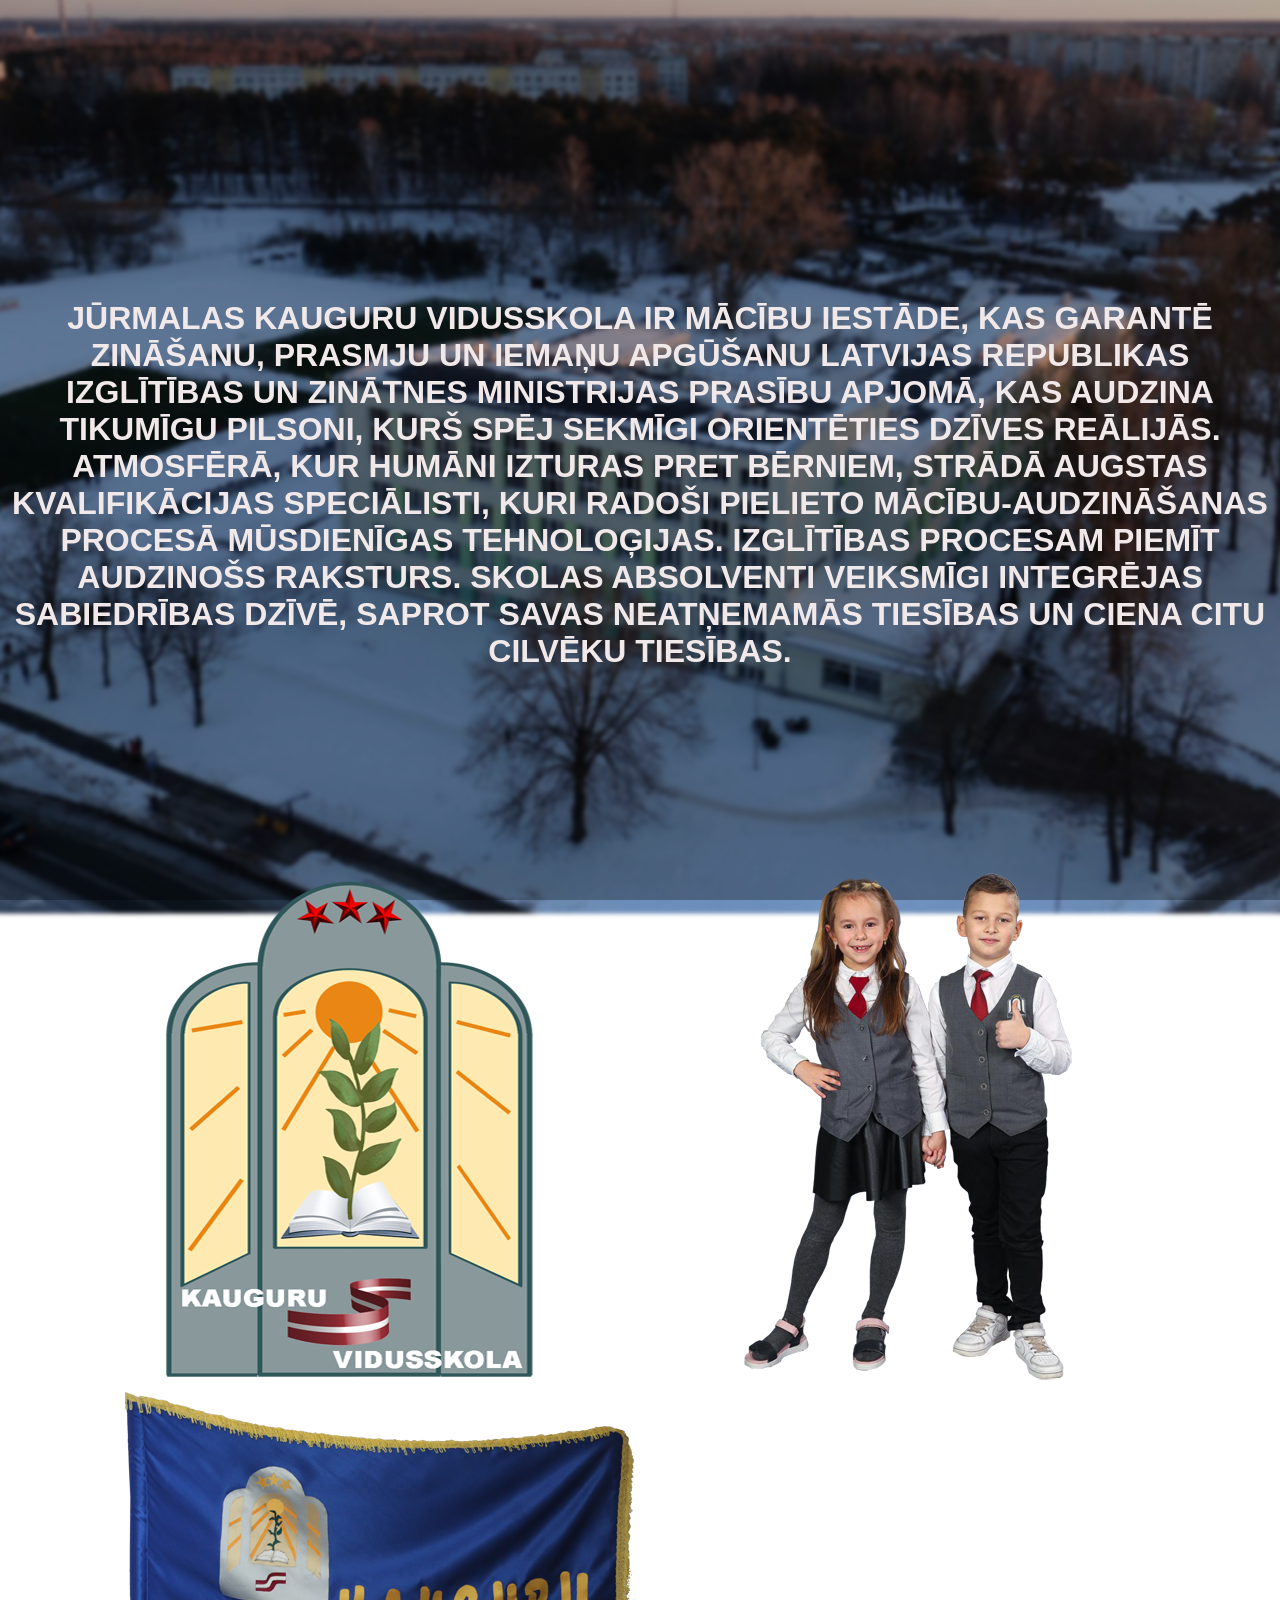
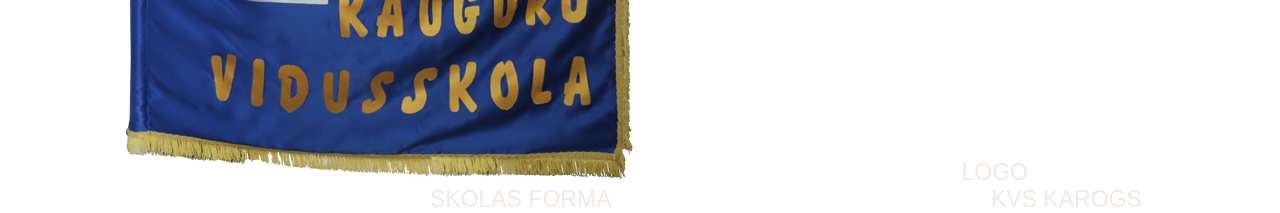
==== info.html @ 1d1f1b85 "Version 2.0" ====
<!DOCTYPE html>

<html lang="lv">
<head>
  <meta charset="UTF-8">
  <meta name="viewport" content="width=device-width, initial-scale=1.0">
  <title>Kauguru Vidusskola</title>
  <link rel="stylesheet" href="style.css">
</head>

<body>

  <img src="kgvsk.png" alt="" class="bg-image">
  <h1 class="moto">Jūrmalas Kauguru vidusskola ir mācību iestāde, kas garantē zināšanu, prasmju un iemaņu apgūšanu Latvijas Republikas Izglītības un zinātnes ministrijas prasību apjomā, kas audzina tikumīgu pilsoni, kurš spēj sekmīgi orientēties dzīves reālijās. Atmosfērā, kur humāni izturas pret bērniem, strādā augstas kvalifikācijas speciālisti, kuri radoši pielieto mācību-audzināšanas procesā mūsdienīgas tehnoloģijas. Izglītības procesam piemīt audzinošs raksturs. Skolas absolventi veiksmīgi integrējas sabiedrības dzīvē, saprot savas neatņemamās tiesības un ciena citu cilvēku tiesības.</h1>
  <img src="logo.png" alt="logo" class="logo">
  <img src="skolas-forma.png" alt="" class="skolas-forma">
  <img src="kvs-karogs.png" alt="" class="kvs-karogs">
  
  <p1 class="logo">logo</p1>
  <p1 class="skolas-forma">skolas forma</p1> 
  <p1 class="kvs-karogs">kvs karogs</p1>
---- style.css ----
:root {
--ink: #fdfdfd;
--ink-2: #fdfdfd;
--ink-3: #fdfdfd;
}

* {
  box-sizing: border-box;
  }

html,
body {
margin: 0;
padding: 0;
min-height: 100%;
}

body {
font-family: Arial, Helvetica, sans-serif;
overflow-x: hidden;
}

/* =========================
FON
========================= */

.bg-image {
position: fixed;
inset: 0;

width: 100vw;
height: 100vh;

object-fit: cover;

filter: blur(2px);
transform: scale(1.03);

z-index: -2;
}

/* Tumšāks slānis virs fona */

body::before {
content: "";

position: fixed;
inset: 0;

background: rgba(0, 0, 0, 0.3);

z-index: -1;
}

/* =========================
NAVIGĀCIJA
========================= */

.navbar {
position: fixed;

top: 0;
left: 0;

width: 100%;

z-index: 10;

background: rgba(0, 0, 0, 0.65);

backdrop-filter: blur(8px);
}

.navbar ul {
display: flex;

width: 100%;

margin: 0;
padding: 0;

list-style: none;
}

.navbar li {
flex: 1;
}

/* Pogas */

.boton-elegante {
display: block;

position: relative;

overflow: hidden;

width: 100%;

padding: 15px 10px;

border: 1px solid #0e0e0e;

background: #000;

color: #fff;

text-decoration: none;

text-align: center;

font-size: 0.95rem;

font-weight: bold;

cursor: pointer;

transition:
background 0.4s ease,
border-color 0.4s ease;
}

/* Gaismas efekts */

.boton-elegante::after {
content: "";

position: absolute;

top: 50%;
left: 50%;

width: 100%;
height: 100%;

background: radial-gradient(
circle,
rgba(255, 255, 255, 0.25) 0%,
rgba(255, 255, 255, 0) 70%
);

transform: translate(-50%, -50%) scale(0);

transition: transform 0.5s ease;

pointer-events: none;
}

/* Hover */

.boton-elegante:hover::after {
transform: translate(-50%, -50%) scale(4);
}

.boton-elegante:hover {
border-color: #666;

background: #292929;
}

/* =========================
GALVENAIS VIRSRaksts
========================= */

h1 {
position: relative;

margin: 0;

padding-top: 400px;

padding-left: 20px;
padding-right: 20px;

text-align: center;

font-size: 52px;

font-weight: 700;

text-transform: uppercase;

color: #f1e9e9;
}

/* =========================
SVEICIENA TEKSTS
========================= */

.fx-smear {
position: relative;

margin: 15px 20px 0;

text-align: center;

font-size: 24px;

font-weight: 400;

color: #f1e9e9;
}

/* =========================
BURTU ANIMĀCIJA
========================= */

.fx-smear b {
display: inline-block;

font-weight: inherit;

animation:
fx-smear 2.9s cubic-bezier(.16, .9, .3, 1)
forwards;

animation-delay: calc(var(--i) * 0.07s);

opacity: 0;
}

/* Dažādas burtu krāsas */

.fx-smear b:nth-child(3n) {
color: var(--ink-3);
}

.fx-smear b:nth-child(3n + 2) {
color: var(--ink-2);
}

/* =========================
ANIMĀCIJA
========================= */

@keyframes fx-smear {

0% {
transform:
translateX(-120px)
scale(3.4, 0.68)
skewX(-16deg);


filter: blur(5px);

opacity: 0;


}

17% {
transform:
translateX(0)
scale(1, 1)
skewX(0deg);


filter: blur(0);

opacity: 1;


}

25% {
transform: scale(0.84, 1.14);
}

33% {
transform: scale(1.06, 0.95);
}

41%,
100% {
transform: scale(1, 1);


filter: blur(0);

opacity: 1;


}
}

/* =========================
TELEFONS
========================= */

@media (max-width: 600px) {

.navbar ul {
gap: 2px;
}

.boton-elegante {
padding: 10px 4px;


font-size: 0.7rem;


}

h1 {
padding-top: 300px;


padding-left: 15px;
padding-right: 15px;

font-size: 32px;


}

.fx-smear {
font-size: 18px;
}
}


.row {
  display: flex;
  align-items: center;        
  justify-content: space-between;
  gap: 20px;
  background: rgba(0, 0, 0, 0.65);
  backdrop-filter: blur(8px);

}

p1 {
  flex: 1;                    
  text-align: center;
  font-size: 23px;
  font-weight: 400;
  text-transform: uppercase;
  color: #f1e9e9;
}

img.timage {
  width: 400px;
  height: 400px;
  flex-shrink: 0;             
  object-fit: cover;          
}

img.logo {
  margin-top: 200px;
  padding: 0px 0px 0px 100px;
  flex-shrink: 0;             
  object-fit: cover;          
}

img.skolas-forma {
  padding: 0px 0px 0px 125px;
  flex-shrink: 0;             
  object-fit: cover;          
}

img.kvs-karogs {
  padding: 0px 0px 0px 125px;
  flex-shrink: 0;             
  object-fit: cover;          
}

p1.logo {
  padding: 0px 0px 0px 320px;
  flex-shrink: 0;             
  object-fit: cover;          
}

p1.skolas-forma {
  padding: 0px 0px 0px 430px;
  flex-shrink: 0;             
  object-fit: cover;          
}

p1.kvs-karogs {
  padding: 0px 0px 0px 375px;
  flex-shrink: 0;             
  object-fit: cover;          
}

h1.moto {
font-size: 32px;       
padding: 300px 0px 0px 0px;
}



.pushable {
  position: relative;
  background: transparent;
  left: 550px;
  top: 150px;
  margin: 10px;
  padding: 0px;
  border: none;
  cursor: pointer;
  outline-offset: 4px;
  outline-color: deeppink;
  transition: filter 250ms;
  -webkit-tap-highlight-color: rgba(0, 0, 0, 0);
}

.shadow {
  position: absolute;
  top: 0;
  left: 0;
  height: 100%;
  width: 100%;
  background: hsl(0, 0%, 1%);
  border-radius: 8px;
  filter: blur(2px);
  will-change: transform;
  transform: translateY(2px);
  transition: transform 600ms cubic-bezier(0.3, 0.7, 0.4, 1);
}

.edge {
  position: absolute;
  top: 0;
  left: 0;
  height: 100%;
  width: 100%;
  border-radius: 8px;
  background: linear-gradient(
    to right,
    hsl(248, 39%, 39%) 0%,
    hsl(248, 39%, 49%) 8%,
    hsl(248, 39%, 39%) 92%,
    hsl(248, 39%, 29%) 100%
  );
}

.front {
  display: block;
  position: relative;
  border-radius: 8px;
  background: hsl(248, 53%, 58%);
  padding: 16px 32px;
  color: white;
  font-weight: 600;
  text-transform: uppercase;
  letter-spacing: 1.5px;
  font-size: 1rem;
  transform: translateY(-4px);
  transition: transform 600ms cubic-bezier(0.3, 0.7, 0.4, 1);
}

.pushable:hover {
  filter: brightness(110%);
}

.pushable:hover .front {
  transform: translateY(-6px);
  transition: transform 250ms cubic-bezier(0.3, 0.7, 0.4, 1.5);
}

.pushable:active .front {
  transform: translateY(-2px);
  transition: transform 34ms;
}

.pushable:hover .shadow {
  transform: translateY(4px);
  transition: transform 250ms cubic-bezier(0.3, 0.7, 0.4, 1.5);
}

.pushable:active .shadow {
  transform: translateY(1px);
  transition: transform 34ms;
}

.pushable:focus:not(:focus-visible) {
  outline: none;
}


p1.kon {
  font-size: 23px;
  font-weight: 400;
  text-transform: uppercase;
  color: #f1e9e9;
  padding: 0px 0px 0px 0px;
}
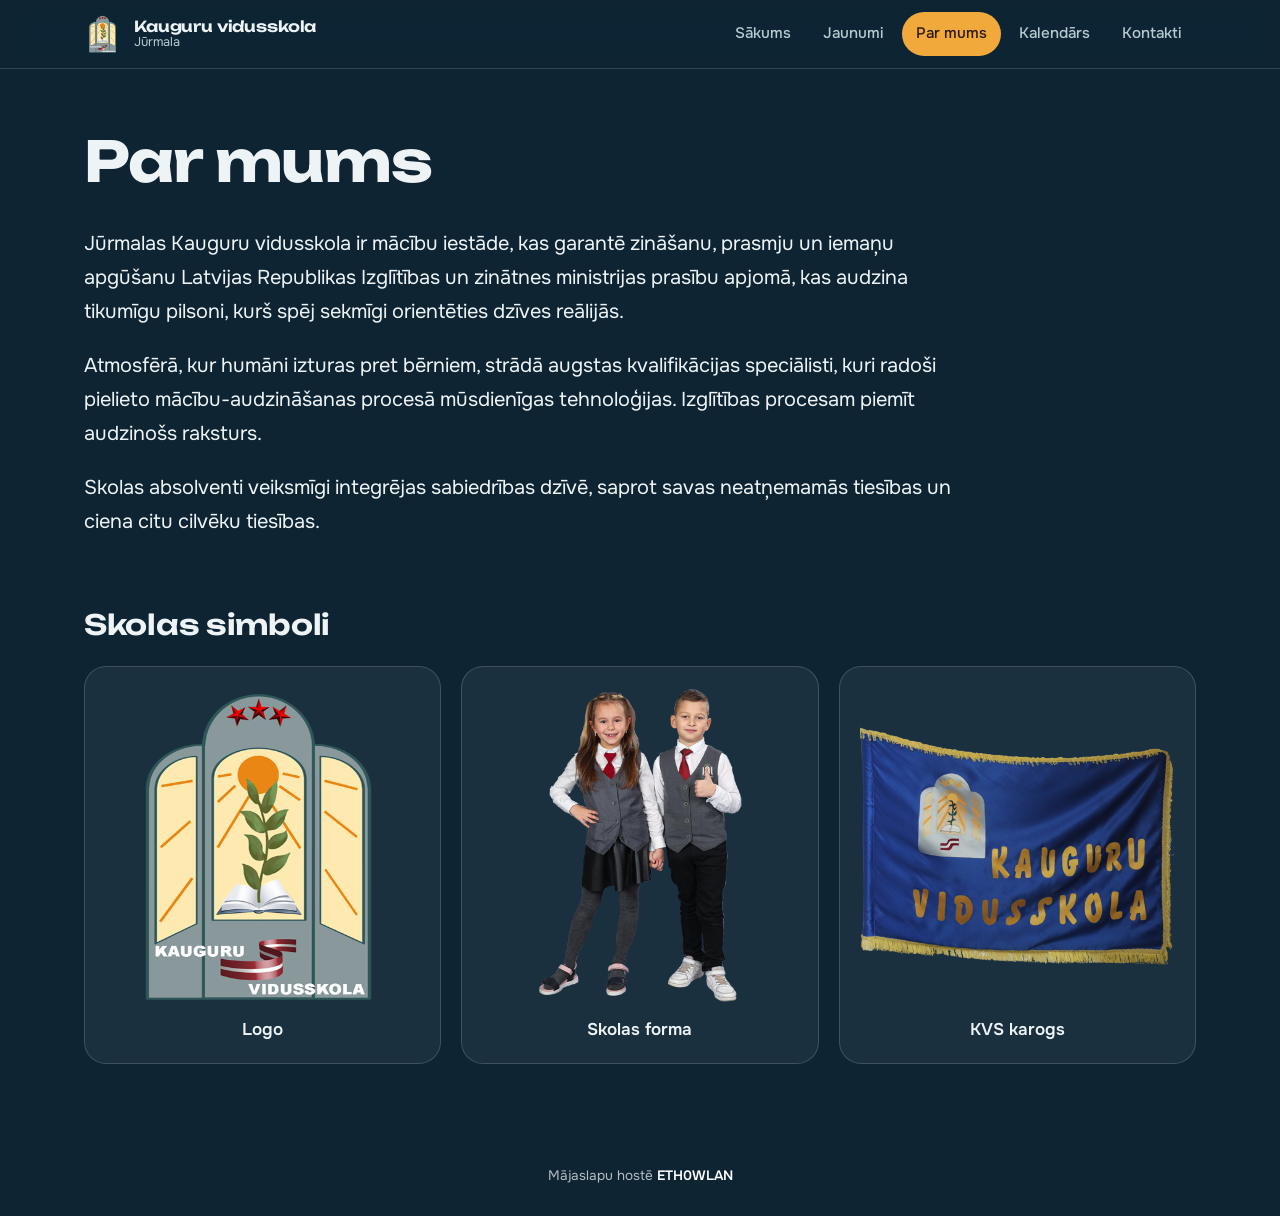
==== commit 4ef2a28e: "eth0wlan" ====
--- a/info.html
+++ b/info.html
@@ -1,21 +1,88 @@
 <!DOCTYPE html>
-
 <html lang="lv">
 <head>
   <meta charset="UTF-8">
-  <meta name="viewport" content="width=device-width, initial-scale=1.0">
-  <title>Kauguru Vidusskola</title>
+  <meta name="viewport" content="width=device-width, initial-scale=1, viewport-fit=cover">
+  <title>Par mums – Kauguru vidusskola</title>
+  <meta name="description" content="Par Jūrmalas Kauguru vidusskolu un tās simboliem.">
+
+  <!-- Telefons: krāsa joslai, ikona sākuma ekrānam, darbība kā lietotnei -->
+  <meta name="theme-color" content="#0E2433">
+  <meta name="mobile-web-app-capable" content="yes">
+  <meta name="apple-mobile-web-app-capable" content="yes">
+  <meta name="apple-mobile-web-app-status-bar-style" content="black-translucent">
+  <meta name="apple-mobile-web-app-title" content="KVS">
+  <meta name="format-detection" content="telephone=no">
+  <link rel="manifest" href="manifest.webmanifest">
+  <link rel="icon" href="logo.png">
+  <link rel="apple-touch-icon" href="logo.png">
+
+  <link rel="preconnect" href="https://fonts.googleapis.com">
+  <link rel="preconnect" href="https://fonts.gstatic.com" crossorigin>
+  <link rel="stylesheet" href="https://fonts.googleapis.com/css2?family=Onest:wght@400;500;600;700&family=Unbounded:wght@500;600;700&display=swap">
   <link rel="stylesheet" href="style.css">
 </head>
 
-<body>
+<body class="page">
+  <a class="skip-link" href="#saturs">Pāriet uz saturu</a>
+  <img src="kgvsk.png" alt="" class="bg-image">
 
-  <img src="kgvsk.png" alt="" class="bg-image">
-  <h1 class="moto">Jūrmalas Kauguru vidusskola ir mācību iestāde, kas garantē zināšanu, prasmju un iemaņu apgūšanu Latvijas Republikas Izglītības un zinātnes ministrijas prasību apjomā, kas audzina tikumīgu pilsoni, kurš spēj sekmīgi orientēties dzīves reālijās. Atmosfērā, kur humāni izturas pret bērniem, strādā augstas kvalifikācijas speciālisti, kuri radoši pielieto mācību-audzināšanas procesā mūsdienīgas tehnoloģijas. Izglītības procesam piemīt audzinošs raksturs. Skolas absolventi veiksmīgi integrējas sabiedrības dzīvē, saprot savas neatņemamās tiesības un ciena citu cilvēku tiesības.</h1>
-  <img src="logo.png" alt="logo" class="logo">
-  <img src="skolas-forma.png" alt="" class="skolas-forma">
-  <img src="kvs-karogs.png" alt="" class="kvs-karogs">
-  
-  <p1 class="logo">logo</p1>
-  <p1 class="skolas-forma">skolas forma</p1> 
-  <p1 class="kvs-karogs">kvs karogs</p1> +  <header class="site-header">
+    <div class="header-inner">
+      <a class="brand" href="index.html" aria-label="Jūrmalas Kauguru vidusskola – sākums">
+        <img src="logo.png" alt="" width="38" height="38">
+        <span>Kauguru vidusskola<small>Jūrmala</small></span>
+      </a>
+
+      <nav class="nav" aria-label="Galvenā navigācija">
+        <ul>
+        <li><a href="index.html"><svg viewBox="0 0 24 24" fill="none" stroke="currentColor" stroke-width="1.8" stroke-linecap="round" stroke-linejoin="round" aria-hidden="true"><path d="M3 10.5 12 3l9 7.5V20a1 1 0 0 1-1 1h-5v-6h-6v6H4a1 1 0 0 1-1-1z"/></svg><span>Sākums</span></a></li>
+        <li><a href="jaunumi.html"><svg viewBox="0 0 24 24" fill="none" stroke="currentColor" stroke-width="1.8" stroke-linecap="round" stroke-linejoin="round" aria-hidden="true"><rect x="3" y="4" width="18" height="16" rx="2"/><path d="M7 8.5h10M7 12h10M7 15.5h6"/></svg><span>Jaunumi</span></a></li>
+        <li><a href="info.html" aria-current="page"><svg viewBox="0 0 24 24" fill="none" stroke="currentColor" stroke-width="1.8" stroke-linecap="round" stroke-linejoin="round" aria-hidden="true"><circle cx="12" cy="12" r="9"/><path d="M12 11v5.5M12 7.6v.1"/></svg><span>Par mums</span></a></li>
+        <li><a href="kalendars.html"><svg viewBox="0 0 24 24" fill="none" stroke="currentColor" stroke-width="1.8" stroke-linecap="round" stroke-linejoin="round" aria-hidden="true"><rect x="3" y="5" width="18" height="16" rx="2"/><path d="M3 10h18M8 3v4M16 3v4"/></svg><span>Kalendārs</span></a></li>
+        <li><a href="kon.html"><svg viewBox="0 0 24 24" fill="none" stroke="currentColor" stroke-width="1.8" stroke-linecap="round" stroke-linejoin="round" aria-hidden="true"><path d="M5 4h3.5l2 5-2.4 1.6a11 11 0 0 0 5.3 5.3L15 13.5l5 2V19a2 2 0 0 1-2 2A15 15 0 0 1 3 6a2 2 0 0 1 2-2z"/></svg><span>Kontakti</span></a></li>
+        </ul>
+      </nav>
+    </div>
+  </header>
+
+  <main id="saturs">
+    <div class="container">
+      <header class="page-head">
+        <h1>Par mums</h1>
+      </header>
+
+      <div class="mission">
+        <p>Jūrmalas Kauguru vidusskola ir mācību iestāde, kas garantē zināšanu, prasmju un iemaņu apgūšanu Latvijas Republikas Izglītības un zinātnes ministrijas prasību apjomā, kas audzina tikumīgu pilsoni, kurš spēj sekmīgi orientēties dzīves reālijās.</p>
+        <p>Atmosfērā, kur humāni izturas pret bērniem, strādā augstas kvalifikācijas speciālisti, kuri radoši pielieto mācību-audzināšanas procesā mūsdienīgas tehnoloģijas. Izglītības procesam piemīt audzinošs raksturs.</p>
+        <p>Skolas absolventi veiksmīgi integrējas sabiedrības dzīvē, saprot savas neatņemamās tiesības un ciena citu cilvēku tiesības.</p>
+      </div>
+
+      <h2 class="section-title">Skolas simboli</h2>
+      <ul class="symbols">
+        <li>
+          <figure class="symbol">
+            <img src="logo.png" alt="Kauguru vidusskolas logo" loading="lazy">
+            <figcaption>Logo</figcaption>
+          </figure>
+        </li>
+        <li>
+          <figure class="symbol">
+            <img src="skolas-forma.png" alt="Kauguru vidusskolas skolas forma" loading="lazy">
+            <figcaption>Skolas forma</figcaption>
+          </figure>
+        </li>
+        <li>
+          <figure class="symbol">
+            <img src="kvs-karogs.png" alt="Kauguru vidusskolas karogs" loading="lazy">
+            <figcaption>KVS karogs</figcaption>
+          </figure>
+        </li>
+      </ul>
+    </div>
+  </main>
+</body>
+  <footer class="site-footer">
+    <p>Mājaslapu hostē <a href="https://t.me/eth0wlan" target="_blank" rel="noopener">ETH0WLAN</a></p>
+  </footer>
+</html>
--- a/style.css
+++ b/style.css
@@ -1,458 +1,662 @@
+/* =========================================================
+   Jūrmalas Kauguru vidusskola — stils
+   Krāsas: Baltijas jūra + dzintars
+   ========================================================= */
+
 :root {
---ink: #fdfdfd;
---ink-2: #fdfdfd;
---ink-3: #fdfdfd;
-}
-
-* {
+  --sea: #0E2433;
+  --sea-2: #16364A;
+  --foam: #EEF4F5;
+  --mist: #B9CBD2;
+  --amber: #F2A93B;
+  --amber-hover: #F7BA5C;
+  --amber-ink: #2A1A04;
+  --line: rgba(238, 244, 245, 0.16);
+  --tint: rgba(238, 244, 245, 0.06);
+
+  --display: "Unbounded", "Arial Black", system-ui, sans-serif;
+  --body: "Onest", system-ui, -apple-system, "Segoe UI", Roboto, Arial, sans-serif;
+
+  --header-h: 68px;
+  --tab-h: 0px;
+  --safe-t: env(safe-area-inset-top, 0px);
+  --safe-b: env(safe-area-inset-bottom, 0px);
+
+  --radius-l: 22px;
+  --radius-m: 14px;
+
+  color-scheme: dark;
+}
+
+*,
+*::before,
+*::after {
   box-sizing: border-box;
-  }
-
-html,
+}
+
+html {
+  height: 100%;
+  background: var(--sea);
+  -webkit-text-size-adjust: 100%;
+  scroll-padding-top: calc(var(--header-h) + var(--safe-t));
+}
+
 body {
-margin: 0;
-padding: 0;
-min-height: 100%;
-}
-
-body {
-font-family: Arial, Helvetica, sans-serif;
-overflow-x: hidden;
-}
-
-/* =========================
-FON
-========================= */
+  margin: 0;
+  min-height: 100%;
+  font-family: var(--body);
+  font-size: 1.0625rem;
+  line-height: 1.55;
+  color: var(--foam);
+  background: var(--sea);
+  overflow-x: hidden;
+  -webkit-tap-highlight-color: transparent;
+}
+
+img {
+  display: block;
+  max-width: 100%;
+}
+
+a {
+  color: inherit;
+}
+
+:focus-visible {
+  outline: 3px solid var(--amber);
+  outline-offset: 3px;
+  border-radius: 6px;
+}
+
+.sr-only {
+  position: absolute;
+  width: 1px;
+  height: 1px;
+  margin: -1px;
+  padding: 0;
+  overflow: hidden;
+  clip: rect(0 0 0 0);
+  white-space: nowrap;
+  border: 0;
+}
+
+.skip-link {
+  position: fixed;
+  top: calc(var(--safe-t) + 8px);
+  left: 8px;
+  z-index: 100;
+  padding: 10px 16px;
+  border-radius: 999px;
+  background: var(--amber);
+  color: var(--amber-ink);
+  font-weight: 600;
+  text-decoration: none;
+  transform: translateY(-200%);
+}
+
+.skip-link:focus {
+  transform: none;
+}
+
+/* =========================
+   FONS
+   ========================= */
 
 .bg-image {
-position: fixed;
-inset: 0;
-
-width: 100vw;
-height: 100vh;
-
-object-fit: cover;
-
-filter: blur(2px);
-transform: scale(1.03);
-
-z-index: -2;
-}
-
-/* Tumšāks slānis virs fona */
+  position: fixed;
+  inset: 0;
+  width: 100%;
+  height: 100%;
+  object-fit: cover;
+  z-index: -2;
+  filter: blur(2px) saturate(0.9);
+  transform: scale(1.04);
+}
 
 body::before {
-content: "";
-
-position: fixed;
-inset: 0;
-
-background: rgba(0, 0, 0, 0.3);
-
-z-index: -1;
-}
-
-/* =========================
-NAVIGĀCIJA
-========================= */
-
-.navbar {
-position: fixed;
-
-top: 0;
-left: 0;
-
-width: 100%;
-
-z-index: 10;
-
-background: rgba(0, 0, 0, 0.65);
-
-backdrop-filter: blur(8px);
-}
-
-.navbar ul {
-display: flex;
-
-width: 100%;
-
-margin: 0;
-padding: 0;
-
-list-style: none;
-}
-
-.navbar li {
-flex: 1;
+  content: "";
+  position: fixed;
+  inset: 0;
+  z-index: -1;
+  background: linear-gradient(
+    180deg,
+    rgba(14, 36, 51, 0.35) 0%,
+    rgba(14, 36, 51, 0.6) 50%,
+    rgba(14, 36, 51, 0.92) 100%
+  );
+}
+
+/* Apakšlapās fons tumšāks, lai teksts būtu labi salasāms */
+body.page::before {
+  background: linear-gradient(
+    180deg,
+    rgba(14, 36, 51, 0.82) 0%,
+    rgba(14, 36, 51, 0.94) 40%,
+    rgba(14, 36, 51, 0.97) 100%
+  );
+}
+
+/* =========================
+   GALVENE UN NAVIGĀCIJA
+   ========================= */
+
+.site-header {
+  position: fixed;
+  top: 0;
+  left: 0;
+  right: 0;
+  z-index: 20;
+  padding-top: var(--safe-t);
+  border-bottom: 1px solid var(--line);
+}
+
+/* Stikla efekts uz pseido-elementa, lai apakšējā josla telefonā paliek piesaistīta ekrānam */
+.site-header::before {
+  content: "";
+  position: absolute;
+  inset: 0;
+  z-index: -1;
+  background: rgba(14, 36, 51, 0.72);
+  -webkit-backdrop-filter: blur(14px) saturate(1.2);
+  backdrop-filter: blur(14px) saturate(1.2);
+}
+
+.header-inner {
+  max-width: 1160px;
+  height: var(--header-h);
+  margin: 0 auto;
+  padding: 0 24px;
+  display: flex;
+  align-items: center;
+  justify-content: space-between;
+  gap: 24px;
+}
+
+.brand {
+  display: flex;
+  align-items: center;
+  gap: 12px;
+  text-decoration: none;
+  font-family: var(--display);
+  font-weight: 600;
+  font-size: 0.95rem;
+  line-height: 1.15;
+  letter-spacing: -0.01em;
+}
+
+.brand img {
+  width: 38px;
+  height: 38px;
+  object-fit: contain;
+}
+
+.brand small {
+  display: block;
+  font-family: var(--body);
+  font-weight: 400;
+  font-size: 0.8rem;
+  letter-spacing: 0;
+  color: var(--mist);
+}
+
+.nav ul {
+  display: flex;
+  gap: 4px;
+  margin: 0;
+  padding: 0;
+  list-style: none;
+}
+
+.nav a {
+  display: flex;
+  align-items: center;
+  min-height: 44px;
+  padding: 0 14px;
+  border-radius: 999px;
+  color: var(--mist);
+  font-size: 0.95rem;
+  font-weight: 500;
+  text-decoration: none;
+  transition: background-color 0.2s ease, color 0.2s ease;
+}
+
+.nav a:hover {
+  color: var(--foam);
+  background: rgba(238, 244, 245, 0.08);
+}
+
+.nav a[aria-current="page"] {
+  color: var(--amber-ink);
+  background: var(--amber);
+}
+
+.nav svg {
+  display: none;
+  width: 24px;
+  height: 24px;
+  transition: transform 0.15s ease;
+}
+
+/* =========================
+   SATURS
+   ========================= */
+
+main {
+  padding-top: calc(var(--header-h) + var(--safe-t));
+  padding-bottom: calc(var(--tab-h) + var(--safe-b));
+}
+
+.container {
+  max-width: 1160px;
+  margin: 0 auto;
+  padding: 0 24px;
+}
+
+.page-head {
+  padding: 64px 0 36px;
+}
+
+.page-head h1 {
+  margin: 0;
+  font-family: var(--display);
+  font-weight: 700;
+  font-size: clamp(2rem, 6vw, 3.5rem);
+  line-height: 1.05;
+  letter-spacing: -0.02em;
+}
+
+.page-head p {
+  max-width: 56ch;
+  margin: 14px 0 0;
+  color: var(--mist);
+}
+
+.section-title {
+  margin: 0 0 20px;
+  font-family: var(--display);
+  font-weight: 600;
+  font-size: clamp(1.3rem, 3vw, 1.75rem);
+  letter-spacing: -0.01em;
 }
 
 /* Pogas */
 
-.boton-elegante {
-display: block;
-
-position: relative;
-
-overflow: hidden;
-
-width: 100%;
-
-padding: 15px 10px;
-
-border: 1px solid #0e0e0e;
-
-background: #000;
-
-color: #fff;
-
-text-decoration: none;
-
-text-align: center;
-
-font-size: 0.95rem;
-
-font-weight: bold;
-
-cursor: pointer;
-
-transition:
-background 0.4s ease,
-border-color 0.4s ease;
-}
-
-/* Gaismas efekts */
-
-.boton-elegante::after {
-content: "";
-
-position: absolute;
-
-top: 50%;
-left: 50%;
-
-width: 100%;
-height: 100%;
-
-background: radial-gradient(
-circle,
-rgba(255, 255, 255, 0.25) 0%,
-rgba(255, 255, 255, 0) 70%
-);
-
-transform: translate(-50%, -50%) scale(0);
-
-transition: transform 0.5s ease;
-
-pointer-events: none;
-}
-
-/* Hover */
-
-.boton-elegante:hover::after {
-transform: translate(-50%, -50%) scale(4);
-}
-
-.boton-elegante:hover {
-border-color: #666;
-
-background: #292929;
-}
-
-/* =========================
-GALVENAIS VIRSRaksts
-========================= */
-
-h1 {
-position: relative;
-
-margin: 0;
-
-padding-top: 400px;
-
-padding-left: 20px;
-padding-right: 20px;
-
-text-align: center;
-
-font-size: 52px;
-
-font-weight: 700;
-
-text-transform: uppercase;
-
-color: #f1e9e9;
-}
-
-/* =========================
-SVEICIENA TEKSTS
-========================= */
+.btn {
+  display: inline-flex;
+  align-items: center;
+  justify-content: center;
+  min-height: 52px;
+  padding: 0 26px;
+  border-radius: 999px;
+  font-size: 1rem;
+  font-weight: 600;
+  text-decoration: none;
+  transition: transform 0.15s ease, background-color 0.2s ease;
+}
+
+.btn:active {
+  transform: scale(0.97);
+}
+
+.btn-primary {
+  background: var(--amber);
+  color: var(--amber-ink);
+}
+
+.btn-primary:hover {
+  background: var(--amber-hover);
+}
+
+.btn-ghost {
+  border: 1.5px solid rgba(238, 244, 245, 0.5);
+  color: var(--foam);
+}
+
+.btn-ghost:hover {
+  background: rgba(238, 244, 245, 0.1);
+}
+
+/* =========================
+   SĀKUMLAPA
+   ========================= */
+
+.hero {
+  min-height: calc(100vh - var(--header-h) - var(--tab-h));
+  min-height: calc(100svh - var(--header-h) - var(--safe-t) - var(--tab-h) - var(--safe-b));
+  display: grid;
+  place-items: center;
+  padding: 48px 0;
+  text-align: center;
+}
+
+.hero h1 {
+  max-width: 14ch;
+  margin: 0 auto;
+  font-family: var(--display);
+  font-weight: 700;
+  font-size: clamp(2.1rem, 7.2vw, 5rem);
+  line-height: 1.04;
+  letter-spacing: -0.03em;
+  text-wrap: balance;
+  text-shadow: 0 2px 30px rgba(0, 0, 0, 0.35);
+}
+
+.hero-actions {
+  display: flex;
+  flex-wrap: wrap;
+  justify-content: center;
+  gap: 12px;
+  margin-top: 36px;
+}
+
+/* Sveiciena animācija */
 
 .fx-smear {
-position: relative;
-
-margin: 15px 20px 0;
-
-text-align: center;
-
-font-size: 24px;
-
-font-weight: 400;
-
-color: #f1e9e9;
-}
-
-/* =========================
-BURTU ANIMĀCIJA
-========================= */
+  margin: 22px 0 0;
+  font-size: clamp(1.05rem, 2.6vw, 1.4rem);
+  font-weight: 400;
+}
+
+.fx-smear .w {
+  display: inline-block;
+  white-space: nowrap;
+}
 
 .fx-smear b {
-display: inline-block;
-
-font-weight: inherit;
-
-animation:
-fx-smear 2.9s cubic-bezier(.16, .9, .3, 1)
-forwards;
-
-animation-delay: calc(var(--i) * 0.07s);
-
-opacity: 0;
-}
-
-/* Dažādas burtu krāsas */
-
-.fx-smear b:nth-child(3n) {
-color: var(--ink-3);
-}
-
-.fx-smear b:nth-child(3n + 2) {
-color: var(--ink-2);
-}
-
-/* =========================
-ANIMĀCIJA
-========================= */
+  display: inline-block;
+  font-weight: inherit;
+  opacity: 0;
+  animation: fx-smear 2.9s cubic-bezier(0.16, 0.9, 0.3, 1) forwards;
+  animation-delay: calc(var(--i) * 0.07s + 0.3s);
+}
 
 @keyframes fx-smear {
-
-0% {
-transform:
-translateX(-120px)
-scale(3.4, 0.68)
-skewX(-16deg);
-
-
-filter: blur(5px);
-
-opacity: 0;
-
-
-}
-
-17% {
-transform:
-translateX(0)
-scale(1, 1)
-skewX(0deg);
-
-
-filter: blur(0);
-
-opacity: 1;
-
-
-}
-
-25% {
-transform: scale(0.84, 1.14);
-}
-
-33% {
-transform: scale(1.06, 0.95);
-}
-
-41%,
-100% {
-transform: scale(1, 1);
-
-
-filter: blur(0);
-
-opacity: 1;
-
-
-}
-}
-
-/* =========================
-TELEFONS
-========================= */
-
-@media (max-width: 600px) {
-
-.navbar ul {
-gap: 2px;
-}
-
-.boton-elegante {
-padding: 10px 4px;
-
-
-font-size: 0.7rem;
-
-
-}
-
-h1 {
-padding-top: 300px;
-
-
-padding-left: 15px;
-padding-right: 15px;
-
-font-size: 32px;
-
-
-}
-
-.fx-smear {
-font-size: 18px;
-}
-}
-
-
-.row {
+  0% {
+    transform: translateX(-120px) scale(3.4, 0.68) skewX(-16deg);
+    filter: blur(5px);
+    opacity: 0;
+  }
+  17% {
+    transform: translateX(0) scale(1, 1) skewX(0deg);
+    filter: blur(0);
+    opacity: 1;
+  }
+  25% {
+    transform: scale(0.84, 1.14);
+  }
+  33% {
+    transform: scale(1.06, 0.95);
+  }
+  41%,
+  100% {
+    transform: scale(1, 1);
+    filter: blur(0);
+    opacity: 1;
+  }
+}
+
+/* =========================
+   JAUNUMI
+   ========================= */
+
+.news {
+  margin: 0;
+  padding: 0 0 64px;
+  list-style: none;
+}
+
+.news-item {
+  position: relative;
+  display: grid;
+  grid-template-columns: minmax(0, 1fr) minmax(240px, 380px);
+  gap: 32px;
+  align-items: start;
+  padding: 0 0 48px 40px;
+}
+
+/* Laika līnija */
+.news-item::before {
+  content: "";
+  position: absolute;
+  left: 6px;
+  top: 22px;
+  bottom: -2px;
+  width: 2px;
+  background: var(--line);
+}
+
+.news-item:last-child::before {
+  display: none;
+}
+
+.news-item::after {
+  content: "";
+  position: absolute;
+  left: 0;
+  top: 6px;
+  width: 14px;
+  height: 14px;
+  border-radius: 50%;
+  background: var(--amber);
+  box-shadow: 0 0 0 5px rgba(242, 169, 59, 0.2);
+}
+
+.news-item time {
+  display: block;
+  margin-bottom: 10px;
+  font-family: var(--display);
+  font-weight: 600;
+  font-size: 1.05rem;
+  color: var(--amber);
+}
+
+.news-item p {
+  max-width: 60ch;
+  margin: 0;
+  font-size: 1.125rem;
+  line-height: 1.6;
+}
+
+.news-item img {
+  width: 100%;
+  aspect-ratio: 4 / 3;
+  object-fit: cover;
+  border-radius: var(--radius-m);
+  background: var(--sea-2);
+}
+
+/* =========================
+   PAR MUMS
+   ========================= */
+
+.mission {
+  max-width: 68ch;
+  margin: 0 0 64px;
+  font-size: clamp(1.0625rem, 2vw, 1.25rem);
+  line-height: 1.7;
+}
+
+.mission p {
+  margin: 0 0 1em;
+}
+
+.symbols {
+  display: grid;
+  grid-template-columns: repeat(3, minmax(0, 1fr));
+  gap: 20px;
+  margin: 0 0 72px;
+  padding: 0;
+  list-style: none;
+}
+
+.symbol {
+  margin: 0;
+  padding: 20px;
+  border: 1px solid var(--line);
+  border-radius: var(--radius-l);
+  background: var(--tint);
+}
+
+.symbol img {
+  width: 100%;
+  aspect-ratio: 1;
+  object-fit: contain;
+}
+
+.symbol figcaption {
+  margin-top: 14px;
+  text-align: center;
+  font-weight: 600;
+}
+
+/* =========================
+   KALENDĀRS
+   ========================= */
+
+.calendar-frame {
+  height: min(72vh, 760px);
+  border: 1px solid var(--line);
+  border-radius: var(--radius-l);
+  overflow: hidden;
+  background: #fff;
+}
+
+.calendar-frame iframe {
+  display: block;
+  width: 100%;
+  height: 100%;
+  border: 0;
+}
+
+.calendar-link {
+  margin: 20px 0 72px;
+}
+
+/* =========================
+   KONTAKTI
+   ========================= */
+
+.contact-cards {
+  display: grid;
+  grid-template-columns: repeat(2, minmax(0, 1fr));
+  gap: 16px;
+  margin-bottom: 56px;
+}
+
+.contact-card {
   display: flex;
-  align-items: center;        
-  justify-content: space-between;
-  gap: 20px;
-  background: rgba(0, 0, 0, 0.65);
-  backdrop-filter: blur(8px);
-
-}
-
-p1 {
-  flex: 1;                    
-  text-align: center;
-  font-size: 23px;
-  font-weight: 400;
-  text-transform: uppercase;
-  color: #f1e9e9;
-}
-
-img.timage {
-  width: 400px;
-  height: 400px;
-  flex-shrink: 0;             
-  object-fit: cover;          
-}
-
-img.logo {
-  margin-top: 200px;
-  padding: 0px 0px 0px 100px;
-  flex-shrink: 0;             
-  object-fit: cover;          
-}
-
-img.skolas-forma {
-  padding: 0px 0px 0px 125px;
-  flex-shrink: 0;             
-  object-fit: cover;          
-}
-
-img.kvs-karogs {
-  padding: 0px 0px 0px 125px;
-  flex-shrink: 0;             
-  object-fit: cover;          
-}
-
-p1.logo {
-  padding: 0px 0px 0px 320px;
-  flex-shrink: 0;             
-  object-fit: cover;          
-}
-
-p1.skolas-forma {
-  padding: 0px 0px 0px 430px;
-  flex-shrink: 0;             
-  object-fit: cover;          
-}
-
-p1.kvs-karogs {
-  padding: 0px 0px 0px 375px;
-  flex-shrink: 0;             
-  object-fit: cover;          
-}
-
-h1.moto {
-font-size: 32px;       
-padding: 300px 0px 0px 0px;
-}
-
-
+  align-items: center;
+  gap: 18px;
+  min-height: 96px;
+  padding: 22px 24px;
+  border: 1px solid var(--line);
+  border-radius: var(--radius-l);
+  background: var(--tint);
+  text-decoration: none;
+  transition: background-color 0.2s ease, border-color 0.2s ease, transform 0.15s ease;
+}
+
+.contact-card:hover {
+  background: rgba(238, 244, 245, 0.1);
+  border-color: rgba(242, 169, 59, 0.6);
+}
+
+.contact-card:active {
+  transform: scale(0.99);
+}
+
+.contact-card .icon {
+  flex: none;
+  display: grid;
+  place-items: center;
+  width: 52px;
+  height: 52px;
+  border-radius: 16px;
+  background: var(--amber);
+  color: var(--amber-ink);
+}
+
+.contact-card .icon svg {
+  width: 24px;
+  height: 24px;
+}
+
+.contact-card .label {
+  display: block;
+  font-size: 0.9rem;
+  color: var(--mist);
+}
+
+.contact-card .value {
+  display: block;
+  font-size: clamp(1.05rem, 2.4vw, 1.3rem);
+  font-weight: 600;
+  overflow-wrap: break-word;
+}
+
+/* Sociālo tīklu 3D pogas */
+
+.socials {
+  display: grid;
+  grid-template-columns: repeat(4, minmax(0, 1fr));
+  gap: 16px;
+  margin: 0 0 72px;
+  padding: 8px 0 0;
+  list-style: none;
+}
 
 .pushable {
   position: relative;
+  display: block;
+  padding: 0;
+  border: 0;
   background: transparent;
-  left: 550px;
-  top: 150px;
-  margin: 10px;
-  padding: 0px;
-  border: none;
+  text-decoration: none;
   cursor: pointer;
   outline-offset: 4px;
-  outline-color: deeppink;
   transition: filter 250ms;
-  -webkit-tap-highlight-color: rgba(0, 0, 0, 0);
-}
-
-.shadow {
+}
+
+.pushable .shadow {
   position: absolute;
-  top: 0;
-  left: 0;
-  height: 100%;
-  width: 100%;
-  background: hsl(0, 0%, 1%);
-  border-radius: 8px;
+  inset: 0;
+  border-radius: 12px;
+  background: rgba(0, 0, 0, 0.55);
   filter: blur(2px);
   will-change: transform;
   transform: translateY(2px);
   transition: transform 600ms cubic-bezier(0.3, 0.7, 0.4, 1);
 }
 
-.edge {
+.pushable .edge {
   position: absolute;
-  top: 0;
-  left: 0;
-  height: 100%;
-  width: 100%;
-  border-radius: 8px;
+  inset: 0;
+  border-radius: 12px;
   background: linear-gradient(
     to right,
-    hsl(248, 39%, 39%) 0%,
-    hsl(248, 39%, 49%) 8%,
-    hsl(248, 39%, 39%) 92%,
-    hsl(248, 39%, 29%) 100%
+    hsl(36, 80%, 28%) 0%,
+    hsl(36, 80%, 38%) 8%,
+    hsl(36, 80%, 28%) 92%,
+    hsl(36, 80%, 20%) 100%
   );
 }
 
-.front {
+.pushable .front {
+  position: relative;
   display: block;
-  position: relative;
-  border-radius: 8px;
-  background: hsl(248, 53%, 58%);
-  padding: 16px 32px;
-  color: white;
-  font-weight: 600;
-  text-transform: uppercase;
-  letter-spacing: 1.5px;
+  padding: 16px 12px;
+  border-radius: 12px;
+  background: var(--amber);
+  color: var(--amber-ink);
+  text-align: center;
   font-size: 1rem;
+  font-weight: 700;
   transform: translateY(-4px);
   transition: transform 600ms cubic-bezier(0.3, 0.7, 0.4, 1);
 }
 
 .pushable:hover {
-  filter: brightness(110%);
+  filter: brightness(108%);
 }
 
 .pushable:hover .front {
@@ -460,30 +664,218 @@
   transition: transform 250ms cubic-bezier(0.3, 0.7, 0.4, 1.5);
 }
 
+.pushable:hover .shadow {
+  transform: translateY(4px);
+  transition: transform 250ms cubic-bezier(0.3, 0.7, 0.4, 1.5);
+}
+
 .pushable:active .front {
   transform: translateY(-2px);
   transition: transform 34ms;
 }
 
-.pushable:hover .shadow {
-  transform: translateY(4px);
-  transition: transform 250ms cubic-bezier(0.3, 0.7, 0.4, 1.5);
-}
-
 .pushable:active .shadow {
   transform: translateY(1px);
   transition: transform 34ms;
 }
 
-.pushable:focus:not(:focus-visible) {
-  outline: none;
-}
-
-
-p1.kon {
-  font-size: 23px;
-  font-weight: 400;
-  text-transform: uppercase;
-  color: #f1e9e9;
-  padding: 0px 0px 0px 0px;
-}
+/* =========================
+   PLANŠETE
+   ========================= */
+
+@media (max-width: 960px) {
+  .nav a {
+    padding: 0 10px;
+    font-size: 0.9rem;
+  }
+
+  .brand span {
+    display: none;
+  }
+}
+
+/* =========================
+   TELEFONS — apakšējā cilņu josla kā lietotnē
+   ========================= */
+
+@media (max-width: 760px) {
+  :root {
+    --header-h: 56px;
+    --tab-h: 64px;
+  }
+
+  body {
+    font-size: 1rem;
+  }
+
+  .header-inner {
+    justify-content: center;
+    padding: 0 16px;
+  }
+
+  .brand span {
+    display: block;
+  }
+
+  .brand img {
+    width: 32px;
+    height: 32px;
+  }
+
+  .nav {
+    position: fixed;
+    left: 0;
+    right: 0;
+    bottom: 0;
+    z-index: 20;
+    padding-bottom: var(--safe-b);
+    border-top: 1px solid var(--line);
+    background: rgba(14, 36, 51, 0.88);
+    -webkit-backdrop-filter: blur(14px) saturate(1.2);
+    backdrop-filter: blur(14px) saturate(1.2);
+  }
+
+  .nav ul {
+    display: grid;
+    grid-template-columns: repeat(5, minmax(0, 1fr));
+    gap: 0;
+    height: var(--tab-h);
+  }
+
+  .nav a,
+  .nav a:hover {
+    flex-direction: column;
+    justify-content: center;
+    gap: 3px;
+    height: 100%;
+    padding: 0 2px;
+    border-radius: 0;
+    background: none;
+    font-size: 0.6875rem;
+    white-space: nowrap;
+  }
+
+  .nav a[aria-current="page"] {
+    background: none;
+    color: var(--amber);
+  }
+
+  .nav a:active svg {
+    transform: scale(0.88);
+  }
+
+  .nav svg {
+    display: block;
+  }
+
+  .container {
+    padding: 0 18px;
+  }
+
+  .page-head {
+    padding: 36px 0 24px;
+  }
+
+  .news-item {
+    grid-template-columns: 1fr;
+    gap: 16px;
+    padding: 0 0 40px 30px;
+  }
+
+  .news-item p {
+    font-size: 1.0625rem;
+  }
+
+  /* Simboli — horizontāla ritināšana ar pirkstu */
+  .symbols {
+    display: flex;
+    gap: 14px;
+    margin-inline: -18px;
+    padding: 0 18px 8px;
+    overflow-x: auto;
+    scroll-snap-type: x mandatory;
+    scroll-padding-inline: 18px;
+    scrollbar-width: none;
+    -webkit-overflow-scrolling: touch;
+  }
+
+  .symbols::-webkit-scrollbar {
+    display: none;
+  }
+
+  .symbols > li {
+    flex: 0 0 72%;
+    scroll-snap-align: start;
+  }
+
+  .symbol {
+    height: 100%;
+  }
+
+  .contact-cards {
+    grid-template-columns: 1fr;
+    gap: 12px;
+  }
+
+  .contact-card {
+    gap: 14px;
+    padding: 18px;
+  }
+
+  .contact-card .value {
+    font-size: 1rem;
+  }
+
+  .socials {
+    grid-template-columns: repeat(2, minmax(0, 1fr));
+    gap: 14px;
+  }
+
+  .calendar-frame {
+    height: calc(100svh - var(--header-h) - var(--tab-h) - var(--safe-t) - var(--safe-b) - 190px);
+    min-height: 420px;
+  }
+}
+
+@media (max-width: 480px) {
+  .hero-actions {
+    flex-direction: column;
+    max-width: 320px;
+    margin-inline: auto;
+  }
+}
+
+/* =========================
+   MAZĀK KUSTĪBU
+   ========================= */
+
+@media (prefers-reduced-motion: reduce) {
+  *,
+  *::before,
+  *::after {
+    animation: none !important;
+    transition: none !important;
+  }
+
+  .fx-smear b {
+    opacity: 1;
+  }
+}
+.site-footer {
+  position: relative;
+  z-index: 1;
+  text-align: center;
+  padding: 1rem 1rem calc(1rem + env(safe-area-inset-bottom, 0px));
+  font-size: 0.85rem;
+  color: rgba(255, 255, 255, 0.7);
+}
+
+.site-footer a {
+  color: #fff;
+  font-weight: 600;
+  text-decoration: none;
+}
+
+.site-footer a:hover {
+  text-decoration: underline;
+}
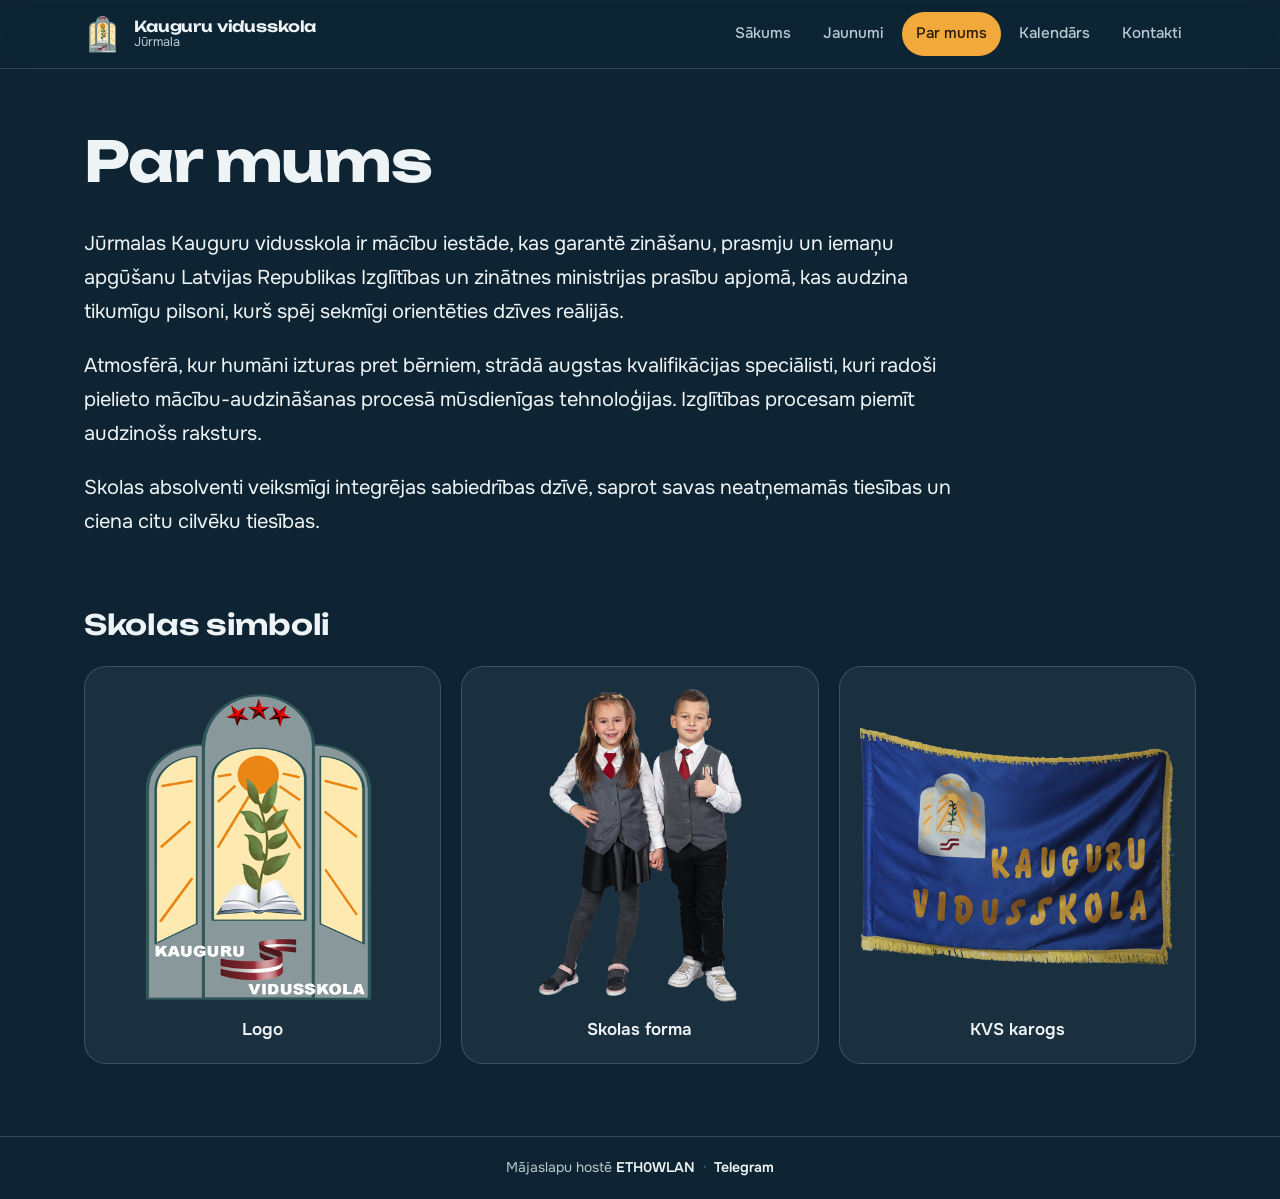
==== commit a7f99754: "te1" ====
--- a/info.html
+++ b/info.html
@@ -5,8 +5,6 @@
   <meta name="viewport" content="width=device-width, initial-scale=1, viewport-fit=cover">
   <title>Par mums – Kauguru vidusskola</title>
   <meta name="description" content="Par Jūrmalas Kauguru vidusskolu un tās simboliem.">
-
-  <!-- Telefons: krāsa joslai, ikona sākuma ekrānam, darbība kā lietotnei -->
   <meta name="theme-color" content="#0E2433">
   <meta name="mobile-web-app-capable" content="yes">
   <meta name="apple-mobile-web-app-capable" content="yes">
@@ -83,6 +81,9 @@
   </main>
 </body>
   <footer class="site-footer">
-    <p>Mājaslapu hostē <a href="https://t.me/eth0wlan" target="_blank" rel="noopener">ETH0WLAN</a></p>
+    <p>
+      Mājaslapu hostē <a href="https://eth0wlan.space" target="_blank" rel="noopener">ETH0WLAN</a><span class="sep" aria-hidden="true">·</span><a href="https://t.me/eth0wlan" target="_blank" rel="noopener">Telegram</a>
+    </p>
   </footer>
+
 </html>
--- a/style.css
+++ b/style.css
@@ -680,6 +680,43 @@
 }
 
 /* =========================
+   KĀJENE
+   ========================= */
+
+/* Atstarpi zem cilņu joslas tagad nodrošina kājene, nevis main */
+body:has(.site-footer) main {
+  padding-bottom: 0;
+}
+
+.site-footer {
+  padding: 20px 24px calc(20px + var(--tab-h) + var(--safe-b));
+  border-top: 1px solid var(--line);
+  text-align: center;
+  font-size: 0.875rem;
+  color: var(--mist);
+}
+
+.site-footer p {
+  margin: 0;
+}
+
+.site-footer a {
+  color: var(--foam);
+  font-weight: 600;
+  text-decoration: none;
+  transition: color 0.2s ease;
+}
+
+.site-footer a:hover {
+  color: var(--amber);
+}
+
+.site-footer .sep {
+  margin: 0 8px;
+  opacity: 0.5;
+}
+
+/* =========================
    PLANŠETE
    ========================= */
 
@@ -860,22 +897,4 @@
   .fx-smear b {
     opacity: 1;
   }
-}
-.site-footer {
-  position: relative;
-  z-index: 1;
-  text-align: center;
-  padding: 1rem 1rem calc(1rem + env(safe-area-inset-bottom, 0px));
-  font-size: 0.85rem;
-  color: rgba(255, 255, 255, 0.7);
-}
-
-.site-footer a {
-  color: #fff;
-  font-weight: 600;
-  text-decoration: none;
-}
-
-.site-footer a:hover {
-  text-decoration: underline;
 }
